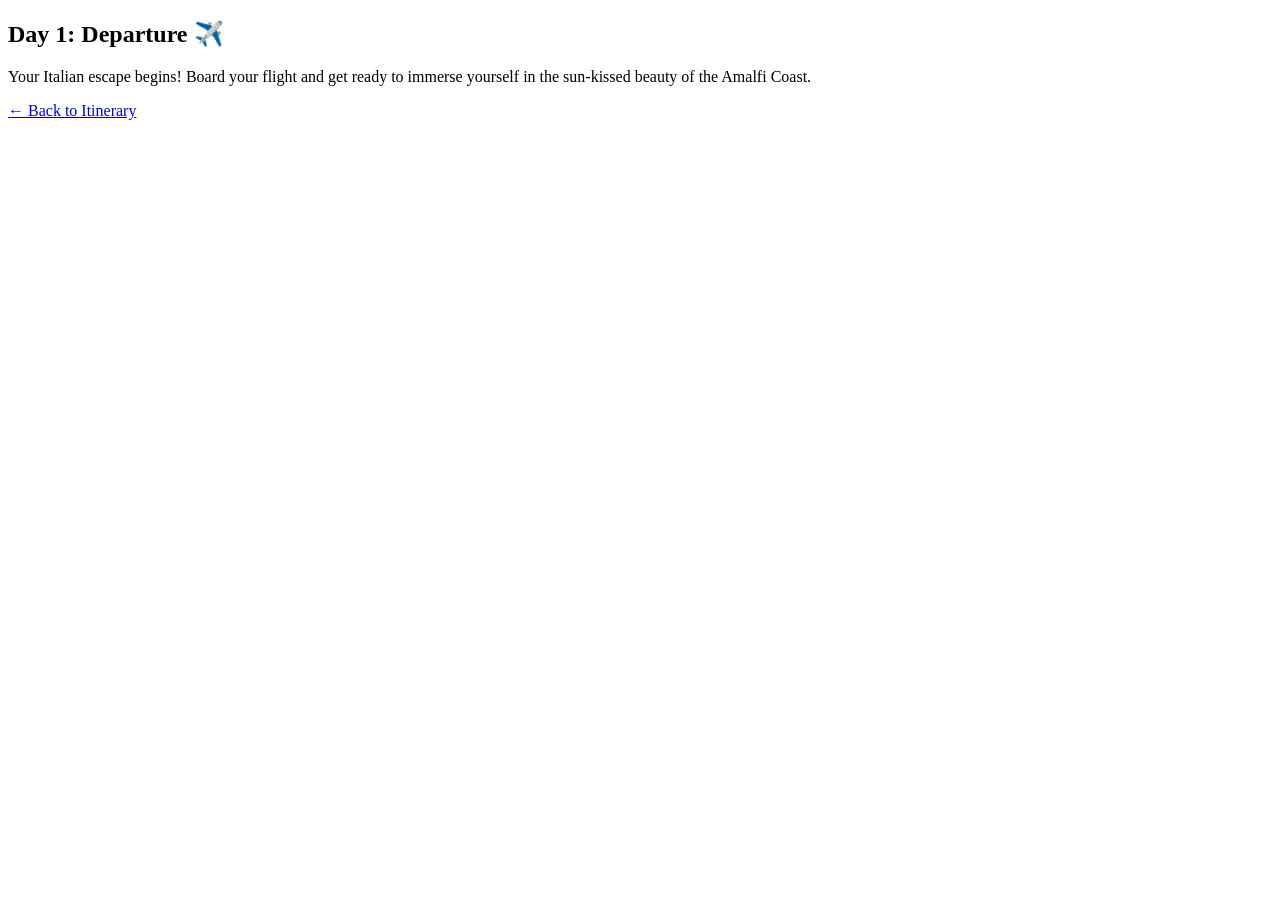
==== dia1.html @ 0ce33583 "Rename dia1 to dia1.html" ====
<!DOCTYPE html>
<html lang="en">
<head>
    <meta charset="UTF-8">
    <meta name="viewport" content="width=device-width, initial-scale=1.0">
    <title>Tocca Amalfi - Day 1: Departure</title>
    <link rel="stylesheet" href="style.css">
</head>
<body>
    <header class="main-header"></header>
    <section class="day-detail-section">
        <h1>Day 1: Departure ✈️</h1>
        <p>Your Italian escape begins! Board your flight and get ready to immerse yourself in the sun-kissed beauty of the Amalfi Coast.</p>
        <a href="index.html#what-we-offer-grid" class="back-to-home">← Back to Itinerary</a>
    </section>
    <script src="script.js"></script>
</body>
</html>
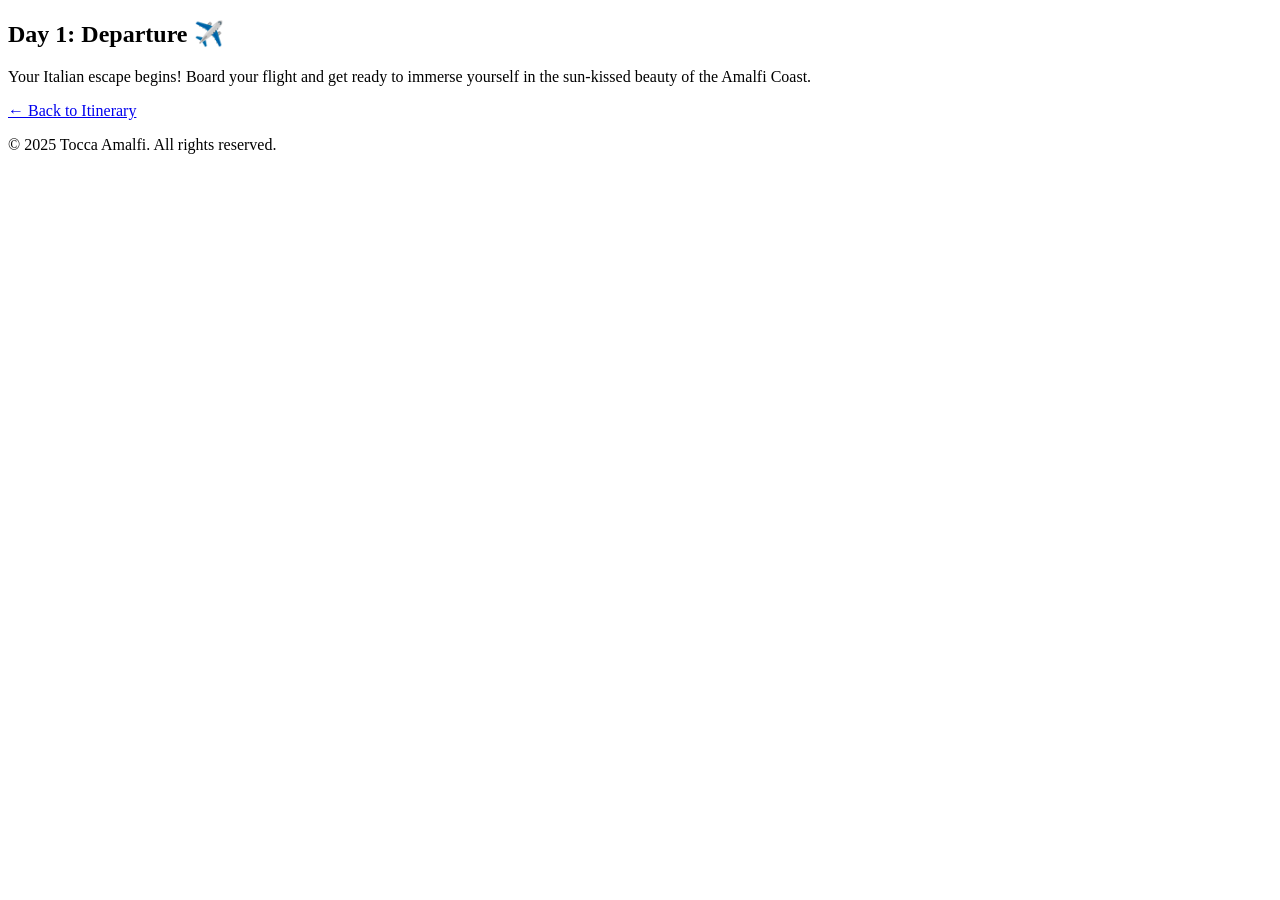
==== commit 6fec02fe: "Update dia1.html" ====
--- a/dia1.html
+++ b/dia1.html
@@ -5,6 +5,12 @@
     <meta name="viewport" content="width=device-width, initial-scale=1.0">
     <title>Tocca Amalfi - Day 1: Departure</title>
     <link rel="stylesheet" href="style.css">
+    <link rel="preconnect" href="https://fonts.googleapis.com">
+    <link rel="preconnect" href="https://fonts.gstatic.com" crossorigin>
+    <link
+        href="https://fonts.googleapis.com/css2?family=Cinzel:wght@400;700&family=Montserrat:wght@300;400;700&family=Playfair+Display:wght@400;700&family=Style+Script&display=swap"
+        rel="stylesheet">
+    <link rel="stylesheet" href="https://cdnjs.cloudflare.com/ajax/libs/font-awesome/6.0.0-beta3/css/all.min.css">
 </head>
 <body>
     <header class="main-header"></header>
@@ -13,6 +19,11 @@
         <p>Your Italian escape begins! Board your flight and get ready to immerse yourself in the sun-kissed beauty of the Amalfi Coast.</p>
         <a href="index.html#what-we-offer-grid" class="back-to-home">← Back to Itinerary</a>
     </section>
+    
+    <footer>
+        <p>&copy; 2025 Tocca Amalfi. All rights reserved.</p>
+    </footer>
+
     <script src="script.js"></script>
 </body>
 </html>
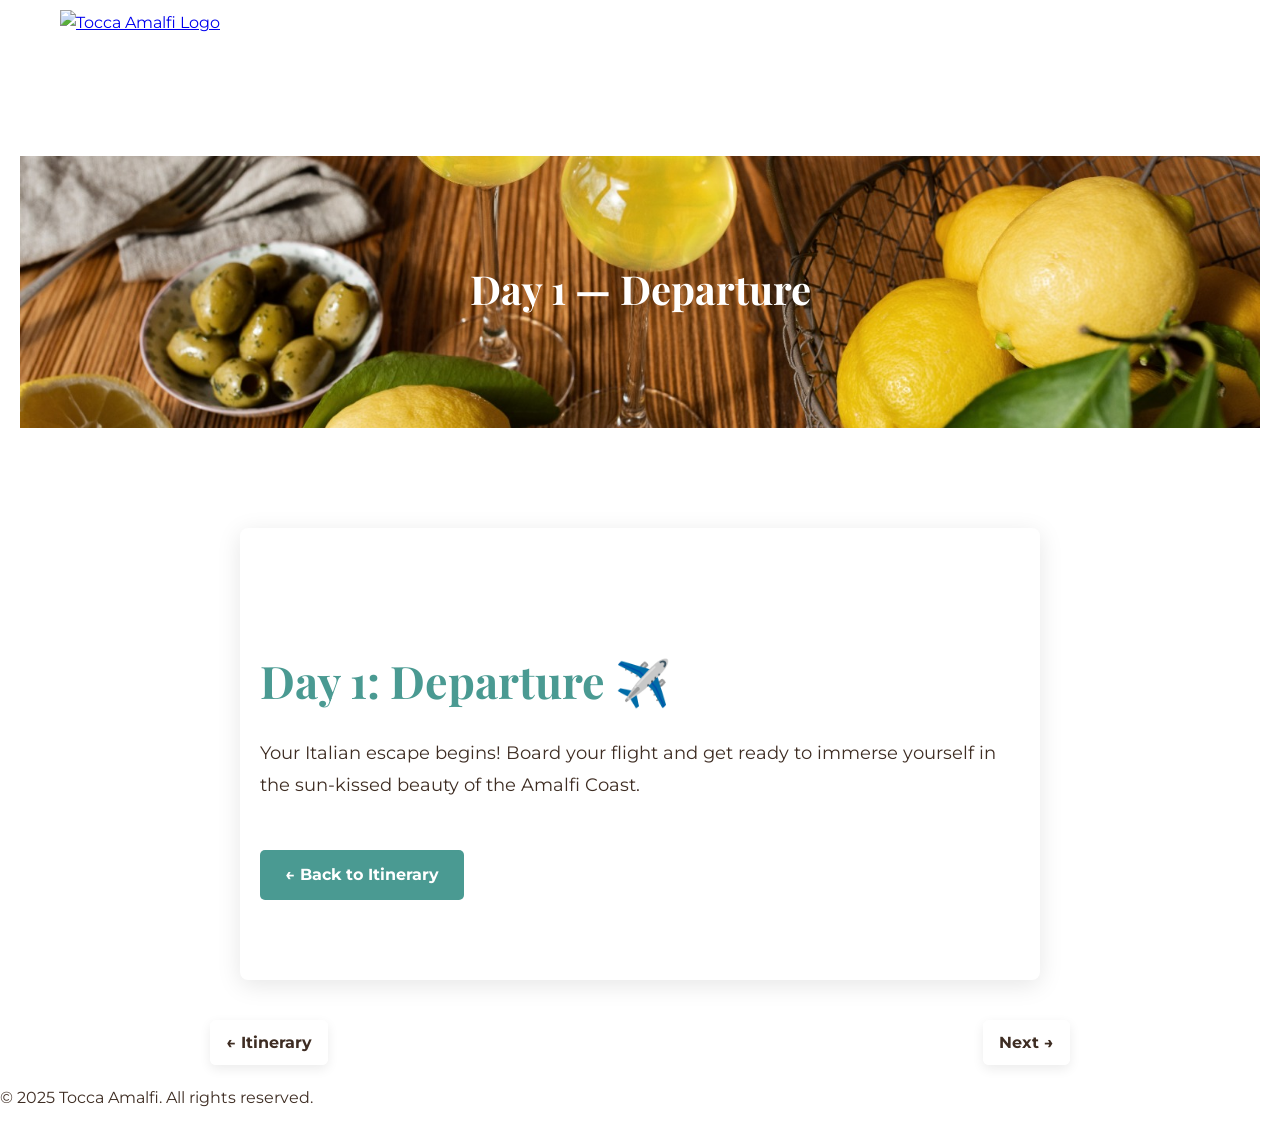
==== commit 98ab4cc8: "Assign WhatsApp images to day heroes and remove hero dark overlay" ====
--- a/dia1.html
+++ b/dia1.html
@@ -1,5 +1,6 @@
 <!DOCTYPE html>
 <html lang="en">
+
 <head>
     <meta charset="UTF-8">
     <meta name="viewport" content="width=device-width, initial-scale=1.0">
@@ -7,23 +8,47 @@
     <link rel="stylesheet" href="style.css">
     <link rel="preconnect" href="https://fonts.googleapis.com">
     <link rel="preconnect" href="https://fonts.gstatic.com" crossorigin>
-    <link
-        href="https://fonts.googleapis.com/css2?family=Cinzel:wght@400;700&family=Montserrat:wght@300;400;700&family=Playfair+Display:wght@400;700&family=Style+Script&display=swap"
-        rel="stylesheet">
+    <link href="https://fonts.googleapis.com/css2?family=Cinzel:wght@400;700&family=Montserrat:wght@300;400;700&family=Playfair+Display:wght@400;700&family=Style+Script&display=swap" rel="stylesheet">
     <link rel="stylesheet" href="https://cdnjs.cloudflare.com/ajax/libs/font-awesome/6.0.0-beta3/css/all.min.css">
+    <meta name="robots" content="noindex">
 </head>
+
 <body>
-    <header class="main-header"></header>
-    <section class="day-detail-section">
-        <h1>Day 1: Departure ✈️</h1>
-        <p>Your Italian escape begins! Board your flight and get ready to immerse yourself in the sun-kissed beauty of the Amalfi Coast.</p>
-        <a href="index.html#what-we-offer-grid" class="back-to-home">← Back to Itinerary</a>
+    <header class="main-header">
+        <nav class="navbar">
+            <a href="index.html" class="nav-logo-container">
+                <img src="imagenes/tocca_amalfi_nav.png" alt="Tocca Amalfi Logo" class="nav-logo">
+            </a>
+        </nav>
+    </header>
+
+    <section class="day-hero animate-on-scroll">
+        <img src="imagenes/WhatsApp Image 2025-07-31 at 6.26.56 AM.jpeg" alt="Day 1 hero" class="day-hero-img">
+        <div class="day-hero-copy">
+            <h2>Day 1 — Departure</h2>
+        </div>
     </section>
-    
+
+    <main>
+    <section class="day-detail-section animate-on-scroll">
+            <h1>Day 1: Departure ✈️</h1>
+            <p>Your Italian escape begins! Board your flight and get ready to immerse yourself in the sun-kissed beauty of the Amalfi Coast.</p>
+            <div class="day-actions">
+                <a href="index.html#what-we-offer-grid" class="back-to-home">← Back to Itinerary</a>
+            </div>
+        </section>
+
+        <nav class="day-nav">
+            <a class="prev" href="index.html#what-we-offer-grid">← Itinerary</a>
+            <a class="next" href="dia2.html">Next →</a>
+        </nav>
+    </main>
+
     <footer>
         <p>&copy; 2025 Tocca Amalfi. All rights reserved.</p>
     </footer>
 
     <script src="script.js"></script>
 </body>
+
 </html>
--- a/style.css
+++ b/style.css
@@ -0,0 +1,1004 @@
+/* Errores en:
+    Linea 160
+    
+*/
+
+/* --- ESTILOS GENERALES Y FUENTES --- */
+:root {
+    --primary-color: #4A9A92;
+    --secondary-color: #D8A736;
+    --text-color: #3E2D23;
+    --light-text-color: #ffffff;
+    --background-light: #f8f9fa;
+    --success-color: #28a745;
+    --warning-color: #ffc107;
+    --danger-color: #dc3545;
+    --hero-text-color-beige: #EFEAE4;
+}
+
+html {
+    box-sizing: border-box;
+    scroll-behavior: smooth;
+}
+
+*,
+*::before,
+*::after {
+    box-sizing: inherit;
+}
+
+body {
+    margin: 0;
+    font-family: 'Montserrat', sans-serif;
+    color: var(--text-color);
+    line-height: 1.6;
+    background-color: #fff;
+    overflow-x: hidden;
+}
+
+h1,
+h2,
+h3 {
+    font-family: 'Playfair Display', serif;
+}
+
+h2 {
+    text-align: center;
+    font-size: 2.5rem;
+    margin-bottom: 40px;
+    color: #FFF;
+}
+
+section.animate-on-scroll {
+    padding: 80px 20px;
+    opacity: 0;
+    transform: translateY(20px);
+    transition: opacity 0.6s ease-out, transform 0.6s ease-out;
+}
+
+section.animate-on-scroll.is-visible {
+    opacity: 1;
+    transform: translateY(0);
+}
+
+/* --- BARRA DE NAVEGACIÓN --- */
+.main-header {
+    position: fixed;
+    top: 0;
+    left: 0;
+    width: 100%;
+    z-index: 1000;
+    background: #ffffff;
+    backdrop-filter: none;
+    transition: background 0.3s ease;
+}
+
+/* Reserve header height so content doesn't sit underneath it */
+.main-header {
+    height: 76px;
+}
+
+.navbar {
+    display: flex;
+    justify-content: space-between;
+    align-items: center;
+    padding: 5px 20px;
+    max-width: 1200px;
+    margin: 0 auto;
+}
+
+.nav-logo-container {
+    padding-top: 5px;
+}
+
+.nav-logo {
+    height: 76px;
+    width: auto;
+}
+
+.nav-menu {
+    display: flex;
+    gap: 20px;
+}
+
+.nav-link {
+    /* En escritorio los enlaces deben ser legibles sobre el fondo claro */
+    color: var(--text-color);
+    text-shadow: 0px 1px 4px rgba(0, 0, 0, 0.6);
+    background-color: transparent;
+    border-radius: 5px;
+    padding: 8px 15px;
+    font-weight: bold;
+    text-decoration: none;
+    transition: all 0.3s ease;
+    text-align: center;
+}
+
+.nav-link:hover {
+    background-color: var(--primary-color);
+    color: var(--light-text-color);
+}
+
+.hamburger {
+    display: none;
+    cursor: pointer;
+    background: none;
+    border: none;
+}
+
+.bar {
+    display: block;
+    width: 25px;
+    height: 3px;
+    margin: 5px auto;
+    background-color: var(--text-color);
+    transition: all 0.3s ease-in-out;
+}
+
+/* --- HERO SECTION --- */
+.hero-section {
+    padding-top: 80px;
+    height: 100vh;
+    position: relative;
+    display: flex;
+    justify-content: center;
+    align-items: center;
+    text-align: center;
+    color: var(--light-text-color);
+    overflow: hidden;
+    flex-direction: column;
+    background-color: transparent;
+}
+
+.video-background {
+    position: absolute;
+    top: 0;
+    left: 0;
+    width: 100%;
+    height: 100%;
+    z-index: -1;
+    display: block;
+}
+
+.video-background video {
+    width: 100%;
+    height: 100%;
+    object-fit: cover;
+}
+
+.hero-section::after {
+    content: '';
+    position: absolute;
+    top: 0;
+    left: 0;
+    width: 100%;
+    height: 100%;
+    z-index: 0;
+    display: block;
+}
+
+.hero-img {
+    position: relative;
+    z-index: 0;
+    filter: brightness(0.5);
+    /* Asegura que la imagen cubra el área del hero y no distorsione */
+    width: 100%;
+    height: 100%;
+    object-fit: cover;
+}
+
+.hero-content {
+    max-width: 900px;
+    padding: 20px;
+    position: absolute;
+    z-index: 1;
+    display: flex;
+    flex-direction: column;
+    align-items: center;
+    justify-content: center;
+    height: 100%;
+}
+
+.logo-background {
+    display: none;
+}
+
+/* Estilos para "Tocca" */
+.hero-main-title {
+    font-family: 'Style Script', cursive;
+    font-size: clamp(5rem, 15vw, 10rem);
+    font-weight: 400;
+    margin: 0;
+    line-height: 1;
+    color: var(--hero-text-color-beige);
+    /* Color beige */
+    text-shadow: 2px 2px 4px rgba(0, 0, 0, 0.8);
+    padding: 0;
+    background-color: transparent;
+    box-shadow: none;
+}
+
+/* Estilos para "AMALFI COAST" */
+.hero-subtitle {
+    font-family: 'Cinzel', serif;
+    font-size: clamp(1.5rem, 4vw, 2.5rem);
+    font-weight: 400;
+    letter-spacing: 8px;
+    text-transform: uppercase;
+    margin: 10px 0 20px;
+    color: var(--hero-text-color-beige);
+    /* Color beige */
+    text-shadow: 2px 2px 4px rgba(0, 0, 0, 0.8);
+    padding: 0;
+    background-color: transparent;
+    box-shadow: none;
+}
+
+/* Estilos para "TOUCH THE SOUL OF THE COAST" (asumo que es .hero-description) */
+.hero-description {
+    font-family: 'Montserrat', sans-serif;
+    font-size: clamp(1rem, 2.5vw, 1.5rem);
+    font-weight: 300;
+    text-transform: uppercase;
+    letter-spacing: 2px;
+    margin: 0;
+    color: var(--hero-text-color-beige);
+    /* Color beige */
+    text-shadow: 2px 2px 4px rgba(0, 0, 0, 0.8);
+}
+
+.cta-button {
+    display: inline-block;
+    background-color: var(--secondary-color);
+    color: var(--text-color);
+    padding: 12px 26px;
+    border-radius: 6px;
+    text-decoration: none;
+    font-weight: 700;
+    margin-top: 20px;
+    transition: transform 0.2s ease, box-shadow 0.2s ease;
+}
+
+.cta-button:hover {
+    transform: translateY(-3px);
+    box-shadow: 0 6px 20px rgba(0,0,0,0.15);
+}
+
+/* --- SECCIÓN WHY US --- */
+.why-us-carousel-section {
+    background-color: #fff;
+}
+
+.why-us-carousel-section:nth-of-type(even) {
+    background-color: var(--background-light);
+}
+
+
+.why-us-container {
+    display: flex;
+    flex-wrap: wrap;
+    align-items: center;
+    gap: 40px;
+    max-width: 1100px;
+    margin: 0 auto;
+}
+
+.why-us-text-block {
+    flex: 1;
+    min-width: 300px;
+}
+
+.why-us-text-block h3 {
+    font-size: 1.8rem;
+    line-height: 1.4;
+    margin-top: 0;
+}
+
+.why-us-image-grid {
+    flex: 1;
+    min-width: 300px;
+    display: grid;
+    grid-template-columns: 1fr 1fr;
+    gap: 15px;
+}
+
+.why-us-image-grid img {
+    width: 100%;
+    height: 100%;
+    object-fit: cover;
+    border-radius: 8px;
+    box-shadow: 0 5px 15px rgba(0, 0, 0, 0.1);
+}
+
+.why-us-image-grid img:first-child {
+    grid-row: span 2;
+    height: calc(100% - 7.5px);
+}
+
+.offer-list {
+    list-style: none;
+    padding: 0;
+    margin-top: 20px;
+}
+
+.offer-list li {
+    font-size: 1.1rem;
+    margin-bottom: 15px;
+    line-height: 1.5;
+}
+
+
+/* --- SECCIÓN ITINERARIO --- */
+.luxury-package-section {
+    background-color: var(--primary-color);
+    color: var(--light-text-color);
+    text-align: center;
+}
+
+.luxury-package-section h2 {
+    color: var(--light-text-color);
+}
+
+.package-price {
+    font-size: 1.8rem;
+    font-weight: bold;
+    margin-bottom: 50px;
+    color: var(--secondary-color);
+}
+
+.itinerary-grid {
+    display: grid;
+    grid-template-columns: repeat(auto-fit, minmax(300px, 1fr));
+    gap: 20px;
+    max-width: 1200px;
+    margin: 0 auto;
+}
+
+.itinerary-day-row {
+    display: flex;
+    flex-direction: column;
+    align-items: center;
+    justify-content: center;
+    background-size: cover;
+    background-position: center;
+    /* Fallback por si falta la imagen de fondo */
+    background-color: rgba(0,0,0,0.08);
+    border-radius: 10px;
+    overflow: hidden;
+    padding: 25px 30px;
+    text-align: center;
+    min-height: 250px;
+    color: var(--light-text-color);
+    transition: transform 0.3s ease, box-shadow 0.3s ease;
+    position: relative;
+}
+
+.itinerary-day-row::before {
+    content: '';
+    position: absolute;
+    top: 0;
+    left: 0;
+    width: 100%;
+    height: 100%;
+
+    z-index: 1;
+}
+
+.itinerary-day-row>* {
+    position: relative;
+    z-index: 2;
+}
+
+.itinerary-day-row:hover {
+    transform: translateY(-5px);
+    box-shadow: 0 8px 25px rgba(0, 0, 0, 0.5);
+}
+
+.day-title {
+    flex: none;
+    font-size: 3rem;
+    font-weight: bold;
+    font-family: 'Playfair Display', serif;
+    margin-bottom: 10px;
+}
+
+.day-title a {
+    color: var(--light-text-color);
+    text-decoration: none;
+    transition: color 0.3s ease;
+}
+
+.day-title a:hover {
+    color: var(--secondary-color);
+}
+
+.day-description {
+    padding-left: 0;
+    border-left: none;
+    width: 100%;
+    text-align: center;
+}
+
+.day-description h3 {
+    margin: 0 0 5px 0;
+    font-size: 1.6rem;
+    color: var(--light-text-color);
+}
+
+.day-description p {
+    margin: 0;
+    font-size: 1.1rem;
+    color: rgba(255, 255, 255, 0.9);
+}
+
+/* --- SECCIÓN FECHAS --- */
+.upcoming-dates-section {
+    background-color: var(--background-light);
+}
+
+.dates-container {
+    display: flex;
+    flex-wrap: nowrap;
+    justify-content: flex-start;
+    gap: 20px;
+    max-width: 1000px;
+    margin: 0 auto;
+    padding: 20px;
+}
+
+.date-card {
+    background: #fff;
+    padding: 20px;
+    border-radius: 8px;
+    box-shadow: 0 4px 15px rgba(0, 0, 0, 0.08);
+    text-align: center;
+    width: 220px;
+    flex-shrink: 0;
+    transition: transform 0.3s ease;
+}
+
+.date-card:hover {
+    transform: translateY(-10px);
+}
+
+.date-card h3 {
+    margin: 0 0 10px;
+    color: var(--primary-color);
+}
+
+.date-card p {
+    font-size: 1.5rem;
+    font-weight: bold;
+    margin: 0;
+}
+
+.status {
+    display: inline-block;
+    margin-top: 15px;
+    padding: 5px 15px;
+    border-radius: 15px;
+    font-weight: bold;
+    color: #fff;
+}
+
+.status.available {
+    background-color: var(--success-color);
+}
+
+.status.few-spots {
+    background-color: var(--warning-color);
+    color: var(--text-color);
+}
+
+.status.sold-out {
+    background-color: var(--danger-color);
+}
+
+/* --- SECCIÓN INCLUSIONES --- */
+.inclusions-section {
+    background: #fff;
+}
+
+.inclusions-container {
+    display: flex;
+    justify-content: center;
+    gap: 40px;
+    max-width: 900px;
+    margin: 0 auto;
+    flex-wrap: wrap;
+}
+
+.includes-column,
+.not-includes-column {
+    background: var(--background-light);
+    padding: 30px;
+    border-radius: 8px;
+    flex: 1;
+    min-width: 300px;
+}
+
+.inclusions-container h3 {
+    display: flex;
+    align-items: center;
+    gap: 10px;
+    font-size: 1.5rem;
+    margin-top: 0;
+}
+
+.includes-column h3 {
+    color: var(--success-color);
+}
+
+.not-includes-column h3 {
+    color: var(--danger-color);
+}
+
+.inclusions-container ul {
+    list-style: none;
+    padding: 0;
+}
+
+.inclusions-container li {
+    display: flex;
+    align-items: center;
+    gap: 10px;
+    margin-bottom: 10px;
+}
+
+.inclusions-container i {
+    font-size: 1.2rem;
+}
+
+/* --- TESTIMONIOS --- */
+.testimonials-section {
+    background-color: var(--background-light);
+}
+
+.testimonial-card {
+    max-width: 600px;
+    margin: 20px auto;
+    padding: 20px;
+    background: #fff;
+    border-left: 5px solid var(--primary-color);
+    box-shadow: 0 2px 10px rgba(0, 0, 0, 0.07);
+}
+
+/* --- CONTACTO --- */
+.contact-us-section {
+    text-align: center;
+    background-color: var(--primary-color);
+    color: #fff;
+}
+
+.contact-us-section h2 {
+    color: #fff;
+}
+
+.contact-us-section p {
+    font-size: 1.2rem;
+    max-width: 600px;
+    margin: 0 auto 30px;
+}
+
+.contact-button {
+    background-color: var(--secondary-color);
+    color: var(--text-color);
+    padding: 15px 35px;
+    text-decoration: none;
+    font-weight: bold;
+    border-radius: 5px;
+    transition: all 0.3s;
+}
+
+.contact-button:hover {
+    background-color: #fff;
+}
+
+/* --- WHATSAPP FLOAT --- */
+.whatsapp-float {
+    position: fixed;
+    width: 60px;
+    height: 60px;
+    bottom: 40px;
+    right: 40px;
+    background-color: #25d366;
+    color: #fff;
+    border-radius: 50px;
+    text-align: center;
+    font-size: 30px;
+    box-shadow: 2px 2px 3px #999;
+    z-index: 100;
+    display: flex;
+    justify-content: center;
+    align-items: center;
+}
+
+.whatsapp-svg-icon {
+    width: 35px;
+    height: 35px;
+}
+
+/* --- ESTILOS PARA PÁGINAS DE DÍA INDIVIDUAL --- */
+.day-detail-section {
+    padding: 40px 20px;
+    max-width: 800px;
+    margin: 20px auto 40px;
+    background-color: #fff;
+    box-shadow: 0 5px 25px rgba(0, 0, 0, 0.1);
+    border-radius: 8px;
+    position: relative;
+    z-index: 2;
+}
+
+/* --- DAY PAGE HERO + NAV --- */
+.day-hero {
+    position: relative;
+    height: 48vh;
+    max-height: 460px;
+    overflow: hidden;
+    display: flex;
+    align-items: center;
+    justify-content: center;
+}
+
+/* Ensure the day hero doesn't start underneath the fixed header */
+.day-hero {
+    margin-top: 76px;
+}
+
+.day-hero-img {
+    width: 100%;
+    height: 100%;
+    object-fit: cover;
+    display: block;
+    transform-origin: center;
+}
+
+/* Extra safety: never let hero images overflow viewport */
+.day-hero-img,
+.hero-img {
+    max-height: 80vh;
+}
+
+.day-hero-copy {
+    position: absolute;
+    z-index: 3;
+    color: var(--hero-text-color-beige);
+    text-align: center;
+    padding: 10px 20px;
+}
+
+.day-nav {
+    display: flex;
+    justify-content: space-between;
+    gap: 10px;
+    max-width: 900px;
+    margin: 20px auto;
+    padding: 0 20px;
+}
+
+.day-nav a {
+    display: inline-block;
+    background: rgba(255,255,255,0.95);
+    color: var(--text-color);
+    padding: 10px 16px;
+    border-radius: 6px;
+    text-decoration: none;
+    font-weight: 700;
+    box-shadow: 0 4px 12px rgba(0,0,0,0.08);
+}
+
+.day-nav a:hover {
+    background: var(--primary-color);
+    color: var(--light-text-color);
+}
+
+.day-detail-section h1 {
+    font-size: 2.8rem;
+    color: var(--primary-color);
+    margin-bottom: 20px;
+}
+
+.day-detail-section p {
+    font-size: 1.1rem;
+    line-height: 1.8;
+    margin-bottom: 20px;
+}
+
+.back-to-home {
+    display: inline-block;
+    margin-top: 30px;
+    padding: 12px 25px;
+    background-color: var(--primary-color);
+    color: var(--light-text-color);
+    text-decoration: none;
+    font-weight: bold;
+    border-radius: 5px;
+    transition: background-color 0.3s;
+}
+
+.back-to-home:hover {
+    background-color: #3a7a72;
+}
+
+/* --- RESPONSIVE --- */
+@media (max-width: 920px) {
+    .nav-menu {
+        position: fixed;
+        left: -100%;
+        top: 85px;
+        flex-direction: column;
+        background-color: var(--secondary-color);
+        width: 100%;
+        text-align: center;
+        transition: 0.3s;
+        gap: 1px;
+        box-shadow: 0 10px 20px rgba(0, 0, 0, 0.1);
+    }
+
+    .nav-menu.active {
+        left: 0;
+    }
+
+    .nav-link {
+        padding: 20px;
+        width: 100%;
+        border: none;
+        border-bottom: 1px solid rgba(0, 0, 0, 0.1);
+        border-radius: 0;
+        box-shadow: none;
+        color: var(--text-color);
+    }
+
+    .nav-link:hover {
+        background-color: var(--primary-color);
+        color: var(--light-text-color);
+        transform: none;
+    }
+
+    .hamburger {
+        display: block;
+    }
+
+    .hamburger.active .bar:nth-child(2) {
+        opacity: 0;
+    }
+
+    .hamburger.active .bar:nth-child(1) {
+        transform: translateY(8px) rotate(45deg);
+    }
+
+    .hamburger.active .bar:nth-child(3) {
+        transform: translateY(-8px) rotate(-45deg);
+    }
+
+    .itinerary-day-row {
+        flex-direction: column;
+        align-items: center;
+        text-align: center;
+        padding: 20px;
+        min-height: 200px;
+    }
+
+    .day-title {
+        margin-bottom: 10px;
+        font-size: 2.5rem;
+    }
+
+    .day-description {
+        text-align: center;
+        width: 100%;
+    }
+
+    .day-description h3 {
+        font-size: 1.4rem;
+    }
+
+    .day-description p {
+        font-size: 1.1rem;
+    }
+
+    .why-us-container {
+        flex-direction: column;
+    }
+
+    .why-us-carousel-section:nth-of-type(even) .why-us-container {
+        flex-direction: column-reverse;
+    }
+
+    /* === AJUSTE FINAL PARA UPCOMING DATES (CENTRADO Y HORIZONTAL) === */
+    .dates-container {
+        display: flex;
+        /* Usamos Flexbox que es ideal para esto */
+        justify-content: center;
+        /* Centra las tarjetas horizontalmente */
+        align-items: stretch;
+        /* Asegura que todas tengan la misma altura */
+        flex-wrap: nowrap;
+        /* Evita que se bajen a otra línea */
+        gap: 8px;
+        /* Un pequeño espacio entre ellas */
+        padding: 0 10px;
+        /* Padding para que no toquen los bordes de la pantalla */
+    }
+
+    .date-card {
+        flex-basis: 0;
+        /* Permite que las tarjetas se encojan de forma flexible */
+        flex-grow: 1;
+        /* Hace que ocupen el espacio disponible de forma equitativa */
+        padding: 10px 5px;
+        /* Espacio interno ajustado */
+        min-height: 90px;
+        /* Les da una altura mínima para que no se vean aplastadas */
+        /* Centramos el texto dentro de cada tarjeta */
+        display: flex;
+        flex-direction: column;
+        justify-content: center;
+        align-items: center;
+    }
+
+    .date-card h3 {
+        font-size: 0.8rem;
+        margin: 0 0 4px 0;
+    }
+
+    .date-card p {
+        font-size: 0.9rem;
+        margin: 0 0 6px 0;
+    }
+
+    .status {
+        font-size: 0.65rem;
+        padding: 4px 8px;
+        white-space: nowrap;
+        /* Evita que "Few Spots Left" se parta en dos líneas */
+    }
+
+    .video-background img {
+        width: 100%;
+        height: 100%;
+        object-fit: cover;
+        position: absolute;
+        top: 0;
+        left: 0;
+        z-index: -1;
+    }
+
+
+
+
+
+
+    /* --- SECCIÓN ITINERARIO --- */
+    .luxury-package-section {
+        background-color: var(--primary-color);
+        color: var(--light-text-color);
+        text-align: center;
+    }
+
+    .luxury-package-section h2 {
+        color: var(--light-text-color);
+    }
+
+    .package-price {
+        font-size: 1.8rem;
+        font-weight: bold;
+        margin-bottom: 50px;
+        color: var(--secondary-color);
+    }
+
+    .itinerary-grid {
+        display: grid;
+        grid-template-columns: repeat(3, 1fr);
+        gap: 15px;
+        max-width: 900px;
+        margin: 0 auto;
+    }
+
+    .itinerary-day-row {
+        display: flex;
+        flex-direction: column;
+        align-items: center;
+        background-color: rgba(255, 255, 255, 0.1);
+        border-radius: 10px;
+        overflow: hidden;
+        padding: 20px;
+        text-align: center;
+        min-height: 100px;
+        transition: transform 0.3s ease, box-shadow 0.3s ease;
+    }
+
+    .itinerary-day-row:hover {
+        transform: scale(1.03);
+        box-shadow: 0 10px 30px rgba(0, 0, 0, 0.4);
+    }
+
+    .day-title {
+        font-size: 1.8rem;
+        font-weight: bold;
+        font-family: 'Playfair Display', serif;
+    }
+
+    .day-title a {
+        color: var(--light-text-color);
+        text-decoration: none;
+        transition: color 0.3s ease;
+    }
+
+    .day-title a:hover {
+        color: var(--secondary-color);
+    }
+
+    .day-description {
+        padding-left: 0;
+        border-left: none;
+    }
+
+    .day-description h3 {
+        margin: 0 0 5px 0;
+        font-size: 1.1rem;
+        color: var(--light-text-color);
+    }
+
+    .day-description p {
+        margin: 0;
+        font-size: 1rem;
+        color: rgba(255, 255, 255, 0.9);
+        display: none;
+    }
+
+    /* === AJUSTE DE ITINERARIO PARA MÓVIL === */
+    @media (max-width: 920px) {
+        .itinerary-grid {
+            grid-template-columns: 1fr 1fr;
+            gap: 8px;
+        }
+
+        .itinerary-day-row {
+            flex-direction: column;
+            align-items: center;
+            text-align: center;
+            min-height: auto;
+            padding: 10px;
+            background-image: none !important;
+        }
+
+        .day-title {
+            flex: unset;
+            font-size: 1.4rem;
+            margin-bottom: 5px;
+        }
+
+        .day-description {
+            padding-left: 0;
+            border-left: none;
+            width: 100%;
+        }
+
+        .day-description h3 {
+            font-size: 0.8rem;
+            color: var(--text-color);
+        }
+
+        .day-description p {
+            display: none;
+        }
+    }
+
+    .itinerary-grid {
+        display: grid;
+        grid-template-columns: repeat(3, 1fr);
+        gap: 15px;
+        max-width: 900px;
+        margin: 0 auto;
+    }
+
+    @media (max-width: 920px) {
+        .itinerary-grid {
+            grid-template-columns: 1fr 1fr;
+            gap: 8px;
+        }
+    }
+}
+
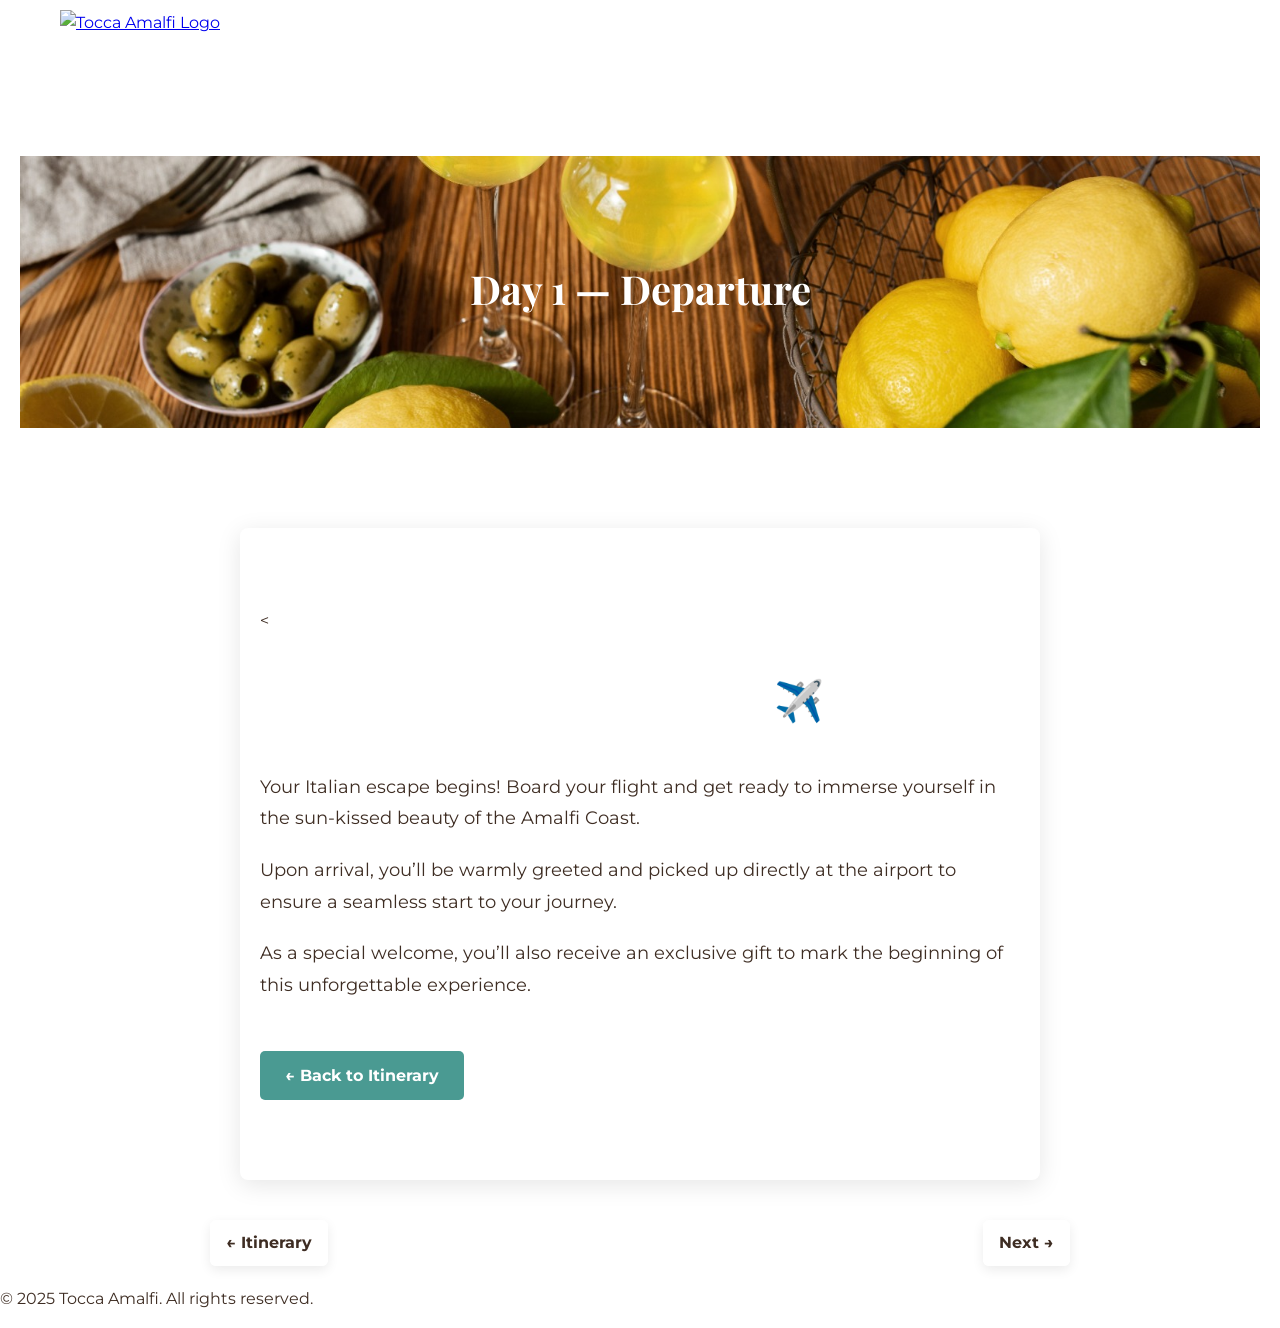
==== commit dea4dba8: "Update dia1.html" ====
--- a/dia1.html
+++ b/dia1.html
@@ -31,8 +31,12 @@
 
     <main>
     <section class="day-detail-section animate-on-scroll">
-            <h1>Day 1: Departure ✈️</h1>
-            <p>Your Italian escape begins! Board your flight and get ready to immerse yourself in the sun-kissed beauty of the Amalfi Coast.</p>
+            <<h2>Day 1: Departure ✈️</h2>
+
+               <p>Your Italian escape begins! Board your flight and get ready to immerse yourself in the sun-kissed beauty of the Amalfi Coast.</p>
+               <p>Upon arrival, you’ll be warmly greeted and picked up directly at the airport to ensure a seamless start to your journey.</p>
+               <p>As a special welcome, you’ll also receive an exclusive gift to mark the beginning of this unforgettable experience.</p>
+
             <div class="day-actions">
                 <a href="index.html#what-we-offer-grid" class="back-to-home">← Back to Itinerary</a>
             </div>
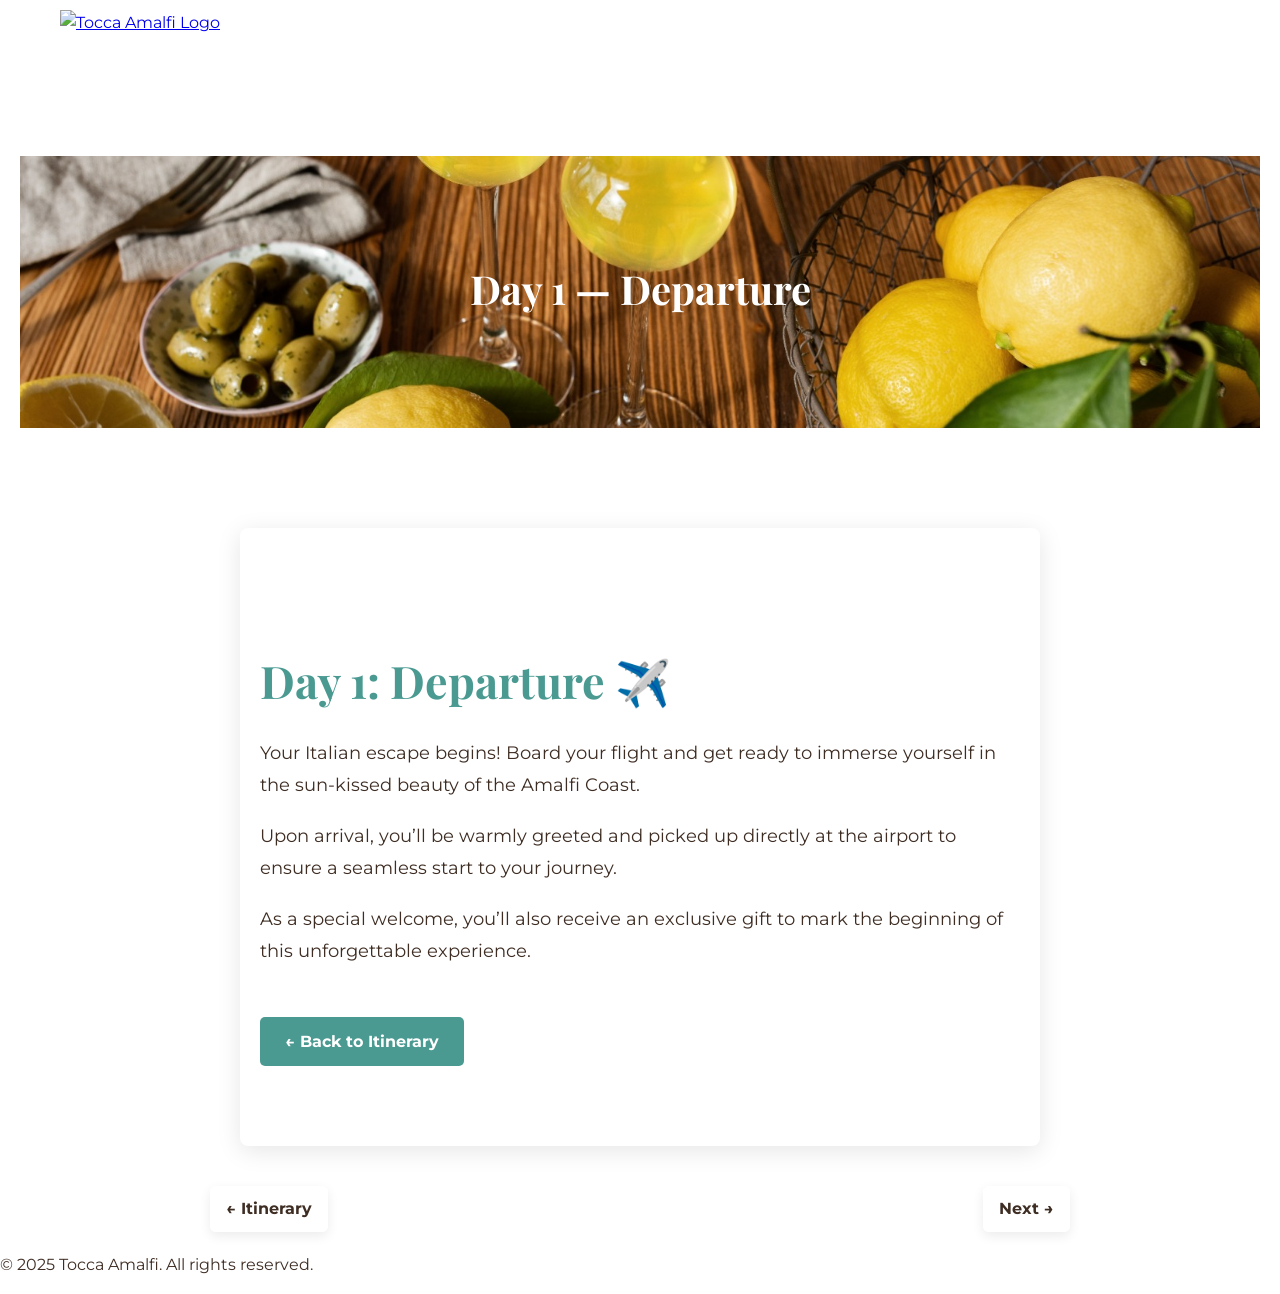
==== commit 1a0281bb: "Update dia1.html" ====
--- a/dia1.html
+++ b/dia1.html
@@ -31,7 +31,7 @@
 
     <main>
     <section class="day-detail-section animate-on-scroll">
-            <<h2>Day 1: Departure ✈️</h2>
+            <h1>Day 1: Departure ✈️</h1>
 
                <p>Your Italian escape begins! Board your flight and get ready to immerse yourself in the sun-kissed beauty of the Amalfi Coast.</p>
                <p>Upon arrival, you’ll be warmly greeted and picked up directly at the airport to ensure a seamless start to your journey.</p>
